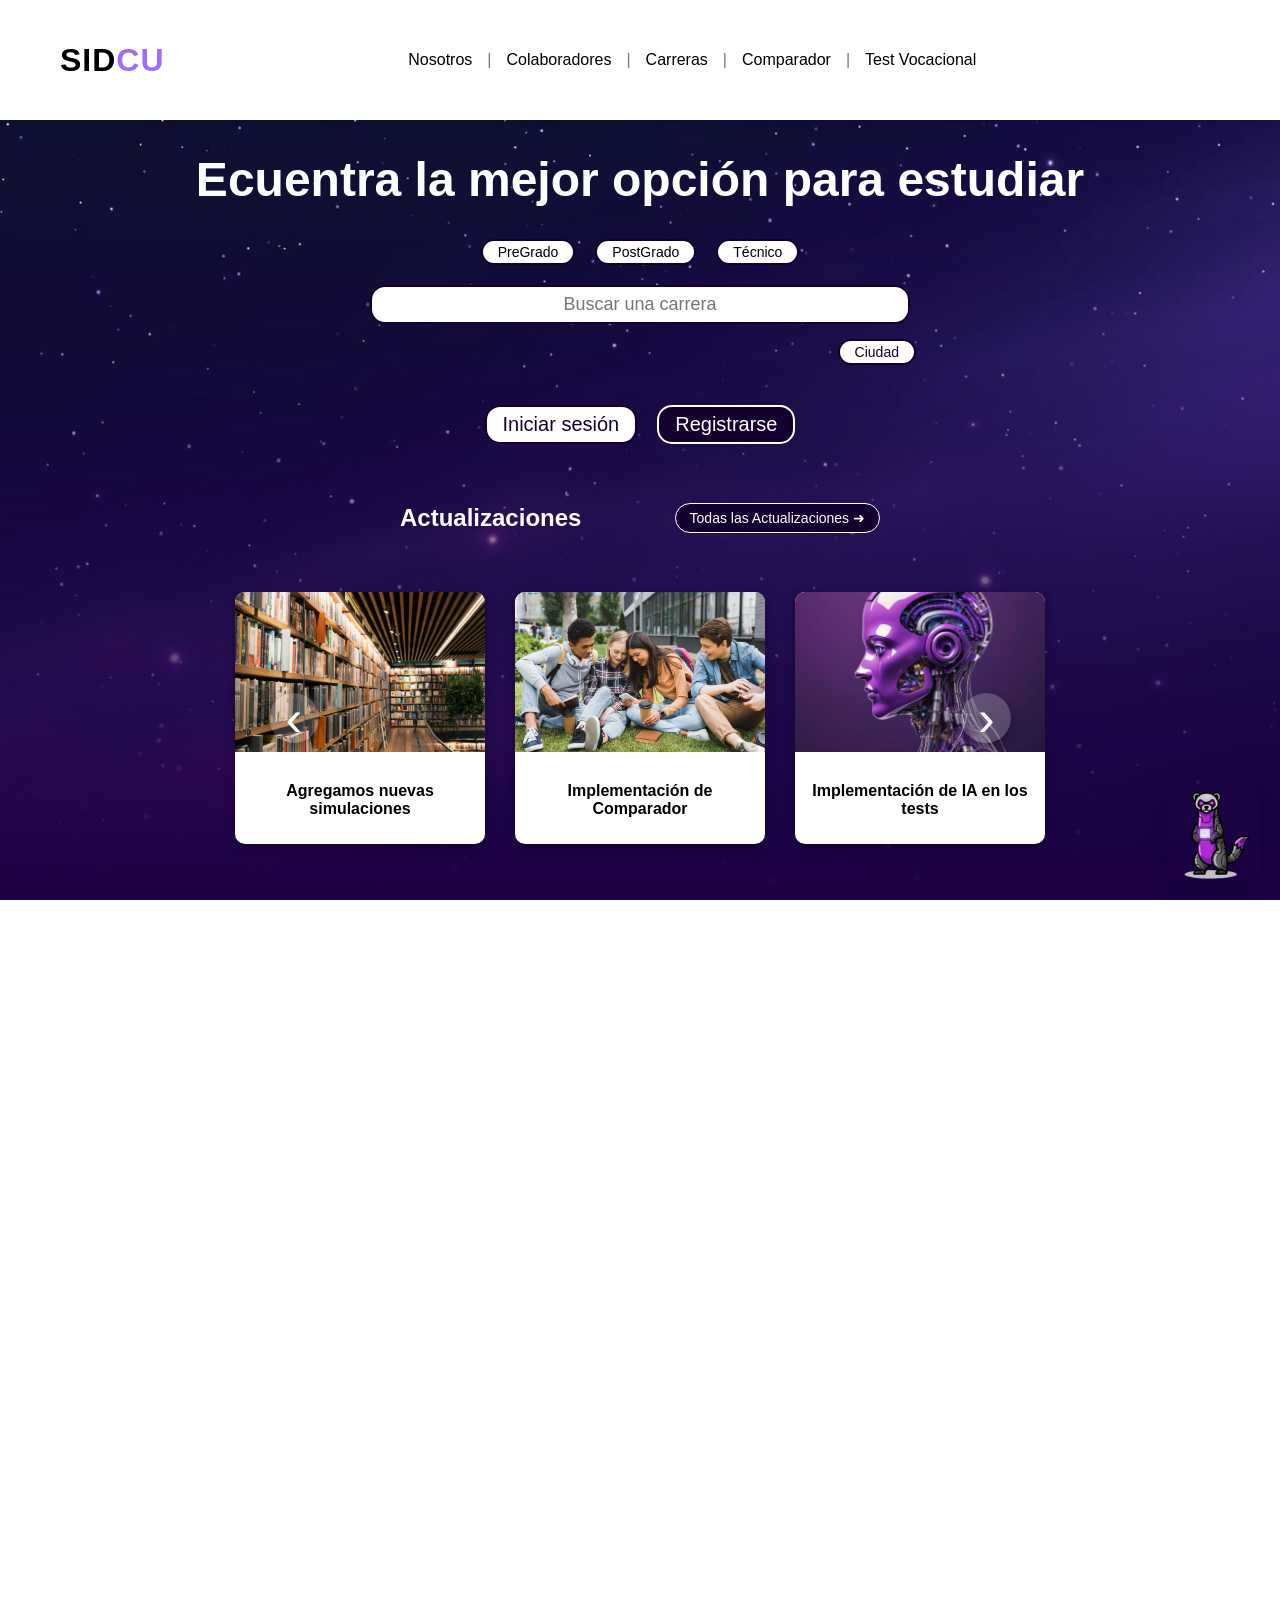
==== sidcu/index.html @ e109aa49 "Primer commit" ====
<!DOCTYPE html>
<html lang="es">
<head>
    <meta charset="UTF-8">
    <meta name="viewport" content="width=device-width, initial-scale=1.0">
    <title>SIDCU — Simulador de Carreras Universitarias</title>
    <link rel="icon" type="image/png" href="images/mascota.png">
    <link rel="stylesheet" href="./css/style.css">
    <link rel="stylesheet" href="./css/footer.css">
    <link rel="stylesheet" href="./css/header.css">
    <link rel="stylesheet" href="./css/mascota.css">
    <link rel="stylesheet" href="./css/main.css">
</head>
<body>
    <!-- HEADER -->
    <header>
        <nav class="navbar">
            <h1 class="logo">
                <a href="./index.html" class="linksidcu"><span class="bold">SID</span><span class="purple">CU</span></a>
            </h1>
            <ul class="nav-links">
                <li><a href="./nosotros.html">Nosotros</a></li>
                <li><a href="./colaboradores.html">Colaboradores</a></li>
                <li><a href="./carreras.html">Carreras</a></li>
                <li><a href="./comparador.html">Comparador</a></li>
                <li><a href="./test.html">Test Vocacional</a></li>
            </ul>
        </nav>
    </header>


    <!-- Main -->
    <main>
        <h1>Ecuentra la mejor opción para estudiar</h1>
        <div class="botones">
            <button>PreGrado</button>
            <button>PostGrado</button>
            <button>Técnico</button>
        </div>
        <div class="buscador">
            <input type="text" placeholder="Buscar una carrera">
            <button class="ciudad">Ciudad</button>    
        </div>
        <div class="registro">
            <button class="iniciarsesion">Iniciar sesión</button>
            <button class="registrarse">Registrarse</button>
        </div>
        <section class="actualizaciones">
            <div class="actualizacionestitulo">
                <h2>Actualizaciones</h2>
                <button class="vertodasboton">Todas las Actualizaciones ➜</button>
            </div>
            <div class="actualizacionesarrow">
                <div class="arrow arrow-left">‹</div>
                  <div id="actualizacionescontenedor" class="actualizacionescontenedor"></div>
                    <script src="./js/carrusel.js"></script>                                 
                <div class="arrow arrow-right">›</div>
                
            </div>
        </section>
        <section class="info">
            <div class="info-box">
              <h2>¿Quiénes somos?</h2>
              <p>
                En SIDCU (Simulador de Carreras Universitarias) somos un equipo comprometido con el futuro académico de los jóvenes.
                Nuestra misión es ayudar a los estudiantes de secundaria a descubrir su vocación mediante una experiencia interactiva,
                moderna y personalizada. <a href="./nosotros.html">Leer más.</a>
              </p>
            </div>

            <div class="divider"></div>
            <div class="info-box">
              <h2>¿Qué ofrecemos?</h2>
              <p>
                Explorar diferentes carreras universitarias y conocer sus características principales.  
                Realizar tests de autoestima y habilidades, para descubrir qué programas se ajustan mejor a tus intereses.  
                Simular la experiencia universitaria. <a href="./nosotros.html">Leer más.</a>
              </p>
            </div>
        
            <div class="divider"></div>
        
            <div class="info-box">
              <h2>Mejores Oportunidades</h2>
              <p>
                Nuevas universidades aliadas que ofrecen programas innovadores.  
                Promociones académicas y becas exclusivas.  
                Noticias y actualizaciones sobre carreras emergentes y tendencias laborales. <a href="./nosotros.html">Leer más.</a>
              </p>
            </div>
        </section>


        <section class="suscripcion">
          <h3>Sé el primero en enterarte</h3>
          <p>
            ¿Deseas que te informemos por correo sobre oportunidades de carreras o universidades que guardaste en la búsqueda?
          </p>
        
          <div class="suscripcion-form">
            <input type="email" placeholder="Correo Electrónico">
            <button class="suscribirse">Suscribirse</button>
          </div>
        </section>

    </main>


    <!-- Mascota -->
<div class="mascota-con-chat" aria-hidden="false">
    <img src="./img/mascota.png" alt="Mascota SIDCU" class="mascota" id="mascotaBtn" />

    <div class="chat-box" id="chatBox" role="dialog" aria-label="Chat de la mascota" aria-hidden="true" tabindex="-1">
      <header class="chat-header">
        <div class="chat-title">
          <img src="./img/mascota.png" alt="" class="chat-avatar" aria-hidden="true" />
          <span>SIDCU</span>
        </div>
        <div class="chat-controls">
          <button class="chat-minimize" id="minimizeChat" title="Cerrar chat" aria-label="Cerrar chat">✕</button>
        </div>
      </header>

      <div class="chat-messages" id="chatMessages" aria-live="polite"></div>

      <form class="chat-input-area" id="chatForm" action="#" onsubmit="return false;">
        <input type="text" id="chatInput" class="chat-input" placeholder="Escribe un mensaje..." aria-label="Escribe un mensaje" autocomplete="off" />
        <button type="submit" id="sendBtn" class="chat-send" aria-label="Enviar mensaje">Enviar</button>
      </form>
    </div>
  </div>
    
    <!-- Footer -->
    <footer class="footer">
      <div class="footer-container">
            <p>&copy; SIDCU - Simulador De Carreras Universitarias</p>
            <div class="footer-links">
              <a href="#">Política de privacidad</a>
              <span>|</span>
              <a href="#">Términos de uso</a>
              <span>|</span>
              <a href="#">Contacto</a>
            </div>
          </div>
        </footer>
      <script src="./js/mascota.js" defer></script>
</body>
</html>
---- sidcu/css/style.css ----
html, body {

    margin: 0;
    padding: 0;
    width: 100%;
    font-family: 'cocomat pro', sans-serif;
    color: white;
    position: relative;
    overflow-x: hidden;
}


body {
    min-height: 100vh; 
    margin: 0;
    background-image:
        linear-gradient(to top, rgba(27, 0, 66, 1), rgba(255, 255, 255, 0) 90%),
        url('../img/fondogalaxia.jpg');
    background-size: cover;
    background-position: center;
    background-repeat: no-repeat;
    background-attachment: fixed; 
}
---- sidcu/css/footer.css ----
.footer {
  background: rgba(255, 255, 255, 0.1); 
  backdrop-filter: blur(10px); 
  color: white;
  text-align: center;
  padding: 25px 0;
  font-size: 14px;
  width: 100%;
  border-top: 1px solid rgba(255, 255, 255, 0.2);
  box-sizing: border-box;
}

.footer-container {
  max-width: 900px;
  margin: 0 auto;
}

.footer-links {
  margin-top: 8px;
}

.footer-links a {
  color: #c7a2ff; 
  text-decoration: none;
  margin: 0 8px;
  transition: color 0.3s ease;
}

.footer-links a:hover {
  color: #fff;
}

.footer-links span {
  color: rgba(255, 255, 255, 0.4);
}
main {
  flex: 1;
}
html, body {
  height: 100%; 
  margin: 0;
  padding: 0;
}

body {
  display: flex;
  flex-direction: column; 
  min-height: 100vh; 
}
---- sidcu/css/header.css ----
header {
    background: white; 
    top: 0;
    width: 100%;
    z-index: 1000;
    box-shadow: 0 2px 8px rgba(0,0,0,0.1);
}

.navbar {
    display: flex;
    justify-content: space-between;
    align-items: center;
    padding: 15px 60px;
}

.logo {
    font-size: 32px;
    font-weight: 700;
    letter-spacing: 1px;
}

.logo .bold {
    color: rgb(0, 0, 0);
}

.logo .purple {
    color: #a56af7; 
}


.nav-links {
    list-style: none;
    display: flex;
    justify-content: center;
    flex: 1;
    gap: 15px;
    margin: 0;
    padding: 0;
}

.nav-links li {
    position: relative;
    display: flex;
    align-items: center;
}


.nav-links li:not(:last-child)::after {
    content: "|";
    color: #777;
    margin-left: 15px;
    font-weight: 300;
}


.nav-links a {
    text-decoration: none;
    color: black;
    font-weight: 500;
    font-size: 16px;
    transition: color 0.3s ease;
}

.nav-links a:hover {
    color: #a56af7;
}
.linksidcu {
    text-decoration: none;
}
---- sidcu/css/mascota.css ----
.mascota-con-chat {
  position: fixed;
  right: 20px;
  bottom: 20px;
  z-index: 1300;
  display: flex;
  flex-direction: column-reverse; 
  align-items: flex-end;
  gap: 10px;
  pointer-events: none; 
}

.mascota {
  pointer-events: auto;
  cursor: pointer;
  width: 92px;
  height: auto;
  border-radius: 12px;
  box-shadow: 0 8px 20px rgba(0,0,0,0.18);
  background: #fff;
  transition: transform 120ms ease;
  background: transparent;
}

.mascota:focus,
.mascota:hover {
  transform: translateY(-4px);
  outline: none;
}

.chat-box {
  pointer-events: auto;
  width: 320px;
  max-width: calc(100vw - 40px);
  height: 420px;
  max-height: 75vh;
  background: #ffffff;
  border-radius: 14px;
  box-shadow: 0 12px 30px rgba(0,0,0,0.25);
  overflow: hidden;
  display: flex;
  flex-direction: column;
  visibility: hidden;
  opacity: 0;
  transform: translateY(12px) scale(0.99);
  transition: opacity 200ms ease, transform 200ms ease, visibility 0s linear 200ms;
  border: 1px solid rgba(0,0,0,0.06);
}


.chat-box.show {
  visibility: visible;
  opacity: 1;
  transform: translateY(0) scale(1);
  transition-delay: 0s;
}

.chat-header {
  display: flex;
  align-items: center;
  justify-content: space-between;
  padding: 10px 12px;
  background: linear-gradient(90deg, #6a2fb6, #9b5cf6);
  color: #fff;
}

.chat-title {
  display: flex;
  gap: 8px;
  align-items: center;
  font-weight: 600;
}

.chat-avatar {
  width: 36px;
  height: 36px;
  border-radius: 50%;
  object-fit: cover;
  box-shadow: 0 2px 6px rgba(0,0,0,0.12);
}

.chat-controls button {
  background: transparent;
  border: none;
  color: #fff;
  font-size: 18px;
  cursor: pointer;
  padding: 6px;
  border-radius: 6px;
  margin-right: 25px;
}

.chat-controls button:focus {
  outline: 2px solid rgba(255,255,255,0.3);
}


.chat-messages {
  padding: 12px;
  flex: 1 1 auto;
  overflow-y: auto;
  background: linear-gradient(180deg, #f8f8ff 0%, #ffffff 100%);
  display: flex;
  flex-direction: column;
  gap: 10px;
}


.msg {
  max-width: 82%;
  padding: 8px 12px;
  border-radius: 12px;
  font-size: 0.95rem;
  line-height: 1.2;
  word-break: break-word;
}


.msg.user {
  align-self: flex-end;
  background: linear-gradient(90deg,#6a2fb6,#9b5cf6);
  color: #fff;
  border-bottom-right-radius: 6px;
}


.msg.bot {
  align-self: flex-start;
  background: #f1f3f8;
  color: #111;
  border-bottom-left-radius: 6px;
}

.chat-input-area {
  display: flex;
  gap: 8px;
  padding: 10px;
  border-top: 1px solid rgba(0,0,0,0.06);
  align-items: center;
  background: #fff;
}

.chat-input {
  flex: 1 1 auto;
  padding: 10px 12px;
  border-radius: 10px;
  border: 1px solid rgba(0,0,0,0.08);
  font-size: 0.95rem;
  outline: none;
}

.chat-input:focus {
  box-shadow: 0 6px 14px rgba(105,61,255,0.08);
  border-color: rgba(105,61,255,0.24);
}

.chat-send {
  background: #6a2fb6;
  color: #fff;
  border: none;
  padding: 9px 12px;
  border-radius: 10px;
  cursor: pointer;
  font-weight: 600;
}
---- sidcu/css/main.css ----
h1 {
    font-size: 48px;
    text-align: center;
}
button {
    background-color: #ffffff;
    color: rgb(0, 0, 0);
    border: 2px solid #13002e;
    padding: 3px 15px;
    border-radius: 15px;
    cursor: pointer;
    font-size: 14px;
    display: flex;
    justify-content: center;
  }
button:hover {
    background-color: #dfbaff;
}
.botones {
    display: flex;
    gap: 20px;
    justify-content: center;
    color: #13002e;
}
input {
    text-align: center;
    padding: 7px 12px;
    border-radius: 15px;
    border: 2px solid #13002e;
    font-size: 18px;
    width: 40%;
    display: flex;
    align-items: center;
    justify-content: center;
}
.buscador {
    margin-top: 20px;
    margin-bottom: 40px;
    display: flex;
    flex-direction: column;
    align-items: center;
    justify-content: center;
    gap: 15px;
}
.ciudad {
    margin-left: 37%;
    color: #13002e;
}
.ciudad:hover {
  background-color: #dfbaff;
}
.registro {
    display: flex;
    gap: 20px;
    justify-content: center; 
}
.iniciarsesion {
    padding: 6px 16px;
    font-size: 20px;
    border: 2px solid #13002e;
    color: #13002e;
}
.registrarse {
    padding: 6px 16px;
    font-size: 20px;
    background-color: #13002e;
    color: white;
    border: 2px solid white;
}
.registrarse:hover {
    background-color: #2e0057;
}
.actualizaciones {
    padding: 40px 60px;
    text-align: center;
    color: white;
}
.actualizacionestitulo {
    display: flex;
    justify-content: space-between;
    align-items: center;
    margin-bottom: 30px;
}
.actualizaciones h2 {
    font-size: 24px;
    margin-bottom: 20px;
    font-weight: 700;
    text-align: left;
    margin-left: 340px;    

}
.vertodasboton {
    background-color: #13002e;
    border: 1px solid white;
    color: white;
    padding: 6px 14px;
    margin-right: 340px;
    border-radius: 15px;
    font-size: 14px;
}
.vertodasboton:hover {
    background-color: #2e0057;
}

.actualizacionescontenedor {
    display: flex;
    justify-content: center;
    gap: 30px;
    flex-wrap: wrap;
}

.actualizacion {
    background-color: #fff;
    color: #000;
    border-radius: 10px;
    width: 250px;
    overflow: hidden;
    box-shadow: 0 4px 10px rgba(0,0,0,0.3);
    transition: transform 0.3s ease, box-shadow 0.3s ease;
}

.actualizacion img {
    width: 100%;
    height: 160px;
    object-fit: cover;
}

.actualizacion p {
    font-weight: 600;
    padding: 10px;
}

.actualizacion:hover {
    transform: translateY(-5px);
  box-shadow: 0 4px 24px 3px #d3c4e6;
}

.actualizacionesarrow {
  position: relative;
  display: flex;
  align-items: center;
  justify-content: center;
  padding: 10px 40px;
}


.actualizacionescontenedor {
  display: flex;
  justify-content: center;
  gap: 30px;
  flex-wrap: wrap;
}


.arrow {
  position: absolute;
  top: 50%;
  transform: translateY(-50%);
  font-size: 50px;
  text-align: center;
  color: white;
  background-color: rgba(255, 255, 255, 0.2);
  width: 50px;
  height: 50px;
  border-radius: 50%;
  display: flex;
  align-items: center;
  justify-content: center;
  cursor: default; 
  box-shadow: 0 4px 10px rgba(0,0,0,0.3);
}

.arrow-left {
  left: 18%;
}

.arrow-right {
  right: 18%;
}


.arrow:hover {
  background-color: rgba(255, 255, 255, 0.4);
}
.info {
  display: flex;
  justify-content: center;
  align-items: flex-start;
  gap: 40px;
  padding: 60px 80px;
  color: white;
  text-align: left;
  background: transparent;
}

.info-box {
  flex: 1;
  max-width: 300px;
}

.info-box h2 {
  font-size: 28px;
  font-weight: 700;
  margin-bottom: 15px;
}

.info-box p {
  font-size: 16px;
  line-height: 1.6;
}

.info-box a {
  color: white;
  font-weight: 600;
  text-decoration: underline;
}

.divider {
  width: 2px;
  background: rgba(255, 255, 255, 0.7);
  height: 200px;
  align-self: center;
}

/* ===== SECCIÓN SUSCRIPCIÓN ===== */
.suscripcion {
  text-align: center;
  color: white;
  padding: 50px 20px 70px;
  border-top: 1px solid rgba(255, 255, 255, 0.2);
}

.suscripcion h3 {
  font-size: 24px;
  font-weight: 700;
  margin-bottom: 15px;
}

.suscripcion p {
  max-width: 700px;
  margin: 0 auto 25px;
  font-size: 16px;
  line-height: 1.5;
}

.suscripcion-form {
  display: flex;
  justify-content: center;
  align-items: center;
  gap: 15px;
}

.suscripcion-form input {
  padding: 12px 20px;
  border-radius: 25px;
  border: none;
  outline: none;
  font-size: 16px;
  width: 300px;
  color: #000;
  text-align: center;
}

.suscribirse {
  background-color: #13002e;
  color: white;
  border: 2px solid white;
  padding: 10px 25px;
  border-radius: 25px;
  cursor: pointer;
  font-size: 16px;
  font-weight: 600;
}

.suscribirse:hover {
  background-color: #2e0057;
}
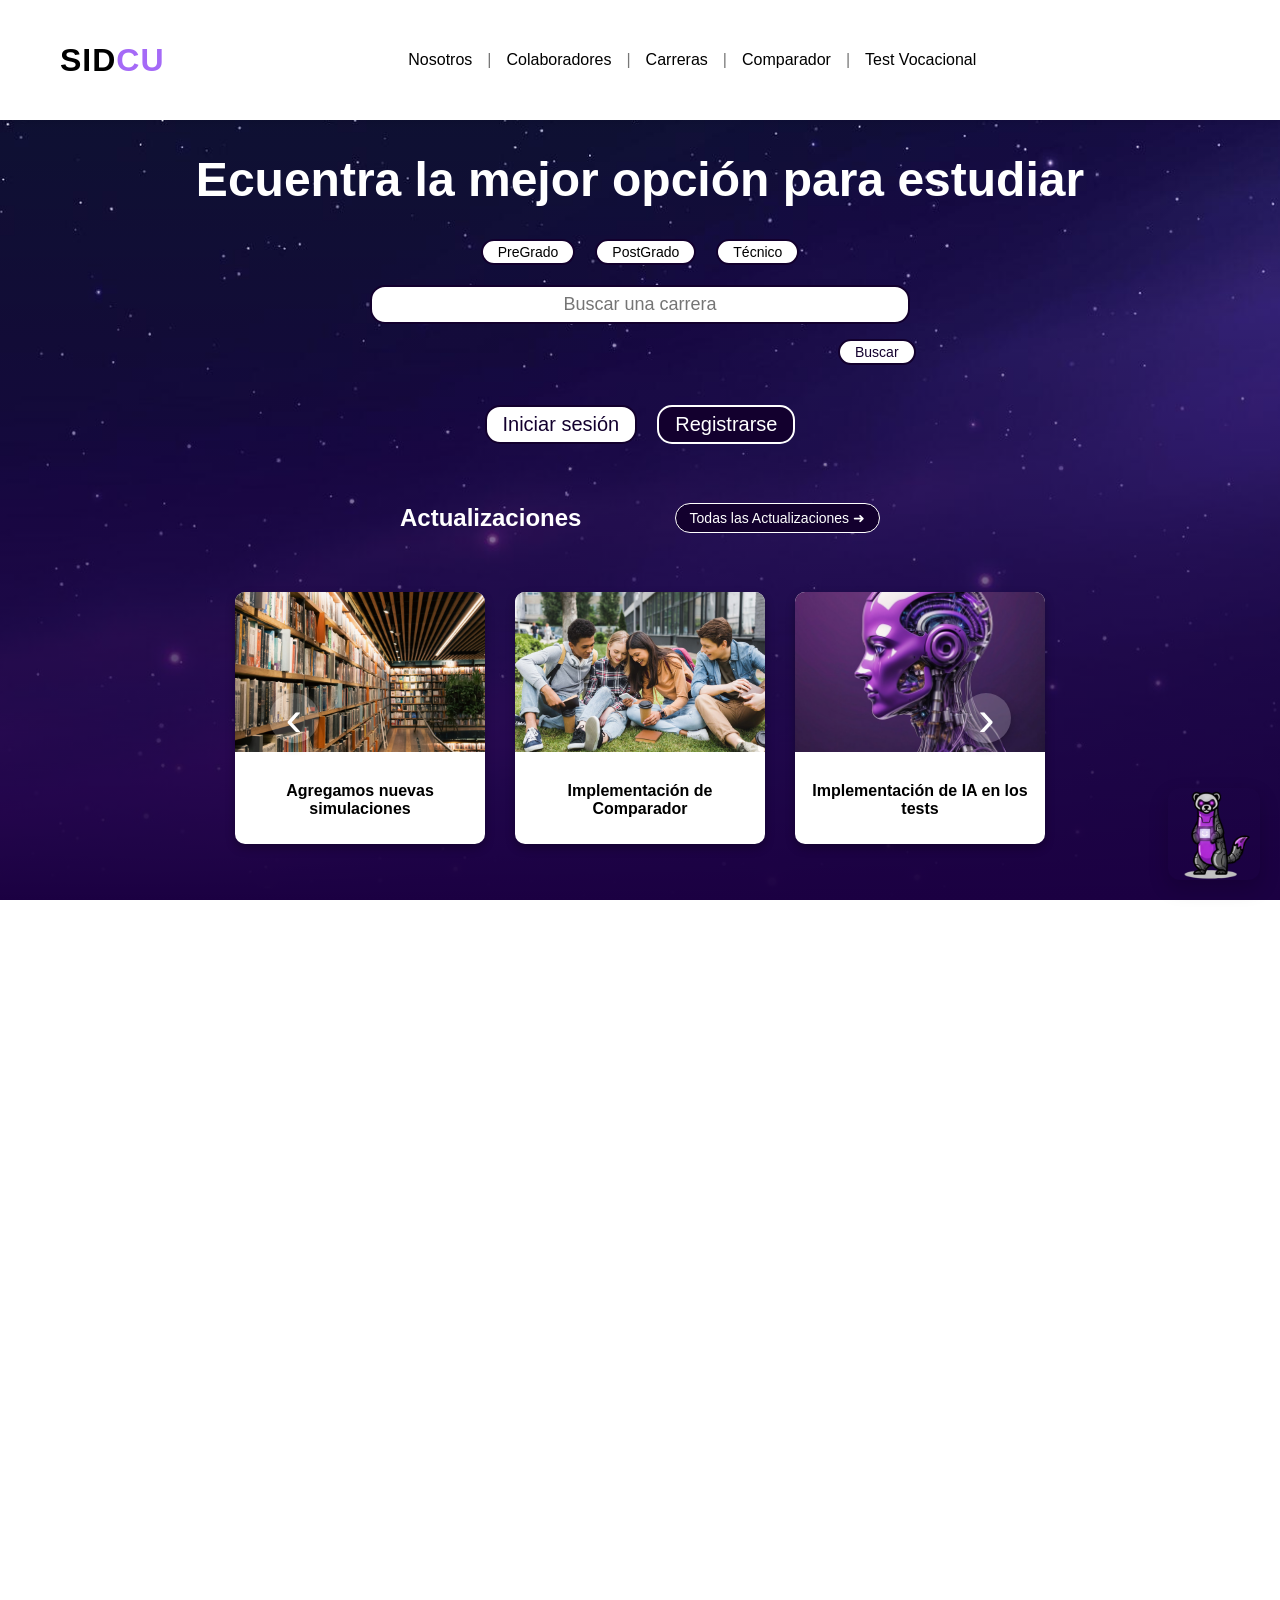
==== commit ac134e41: "SIDCU avance jueves" ====
--- a/sidcu/index.html
+++ b/sidcu/index.html
@@ -28,7 +28,6 @@
         </nav>
     </header>
 
-
     <!-- Main -->
     <main>
         <h1>Ecuentra la mejor opción para estudiar</h1>
@@ -39,7 +38,7 @@
         </div>
         <div class="buscador">
             <input type="text" placeholder="Buscar una carrera">
-            <button class="ciudad">Ciudad</button>    
+            <button class="buscar">Buscar</button>    
         </div>
         <div class="registro">
             <button class="iniciarsesion">Iniciar sesión</button>
--- a/sidcu/css/main.css
+++ b/sidcu/css/main.css
@@ -42,11 +42,12 @@
     justify-content: center;
     gap: 15px;
 }
-.ciudad {
+.buscar {
     margin-left: 37%;
     color: #13002e;
-}
-.ciudad:hover {
+    
+}
+.buscar:hover {
   background-color: #dfbaff;
 }
 .registro {
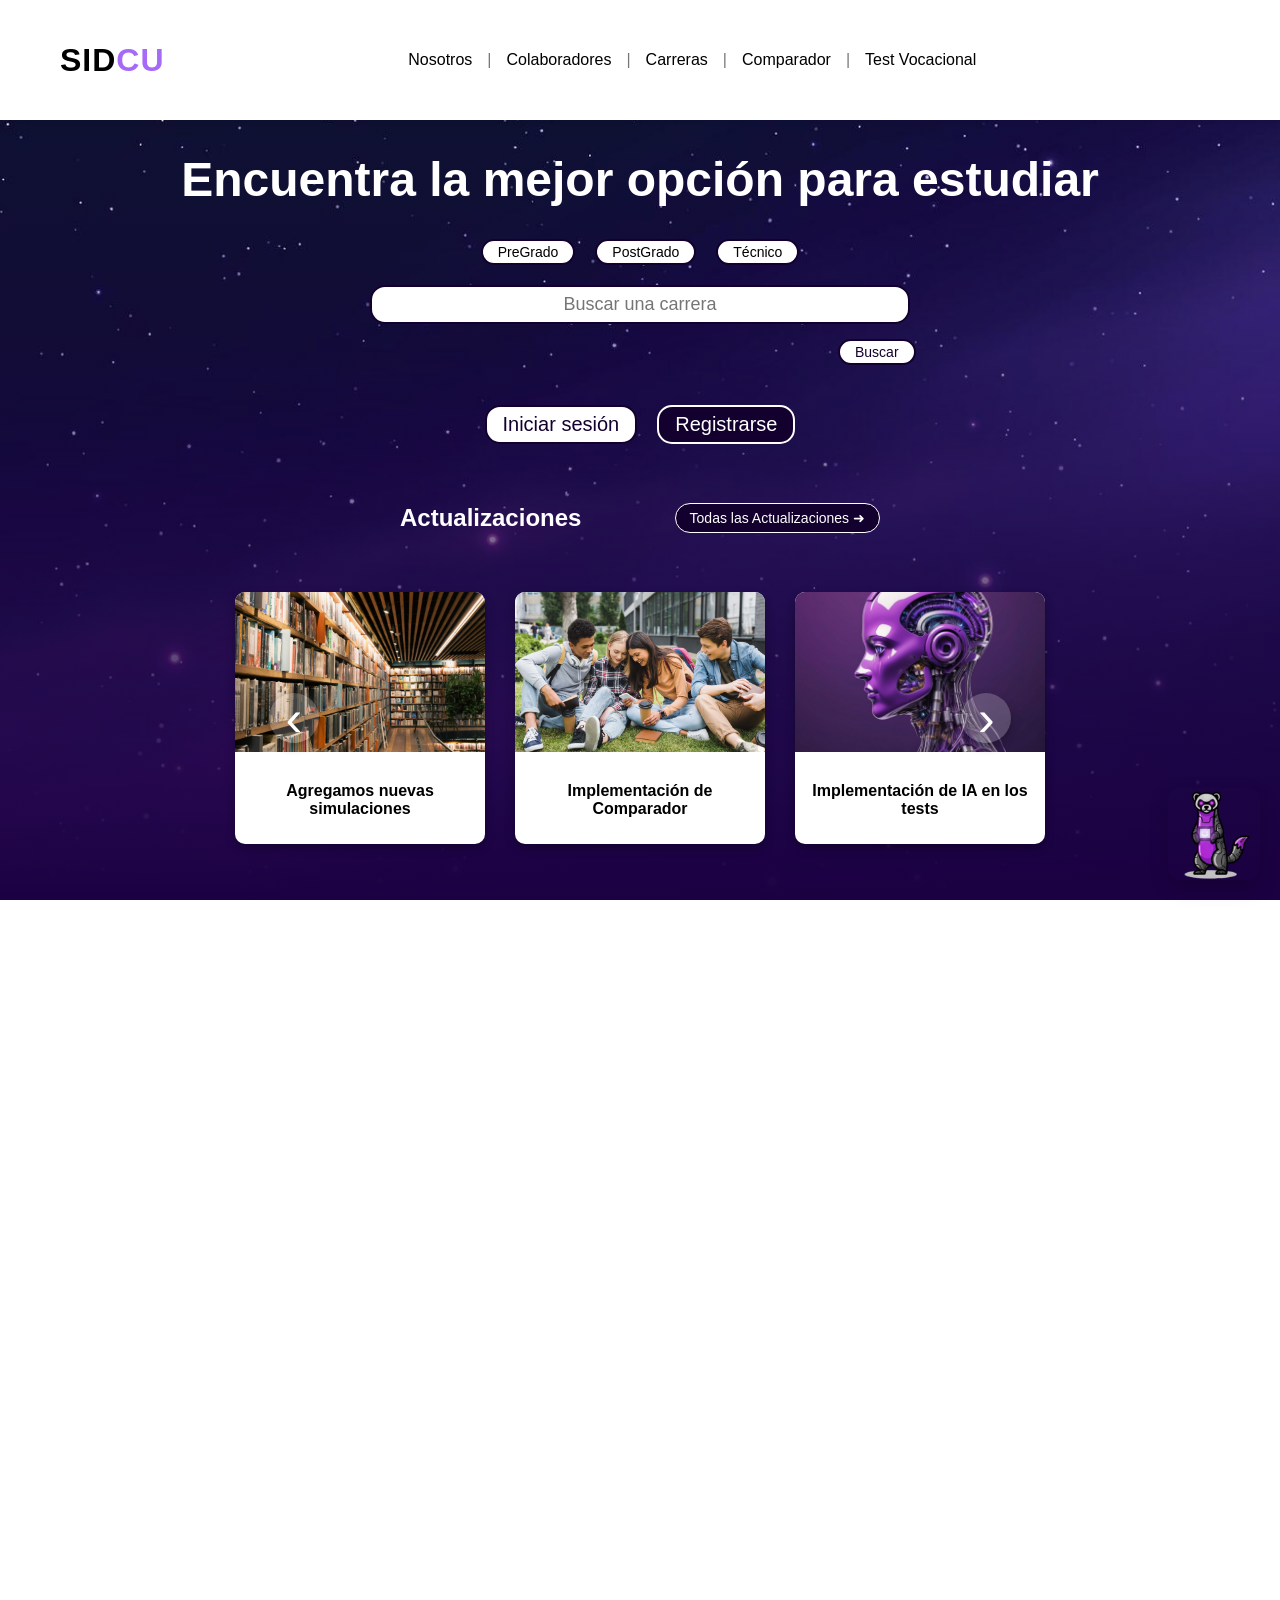
==== commit a2c53466: "Sidcu terminado smt2" ====
--- a/sidcu/index.html
+++ b/sidcu/index.html
@@ -30,7 +30,7 @@
 
     <!-- Main -->
     <main>
-        <h1>Ecuentra la mejor opción para estudiar</h1>
+        <h1 id="tituloPrincipal">Encuentra la mejor opción para estudiar</h1>
         <div class="botones">
             <button>PreGrado</button>
             <button>PostGrado</button>
@@ -142,7 +142,7 @@
             </div>
           </div>
         </footer>
-      <script src="./js/mascota.js" defer></script>
+      <script src="js/mascota.js" defer></script>
+      <script src="js/index.js"></script>
 </body>
-</html>
-  +</html>
--- a/sidcu/css/header.css
+++ b/sidcu/css/header.css
@@ -64,6 +64,6 @@
 .nav-links a:hover {
     color: #a56af7;
 }
-.linksidcu {
+a {
     text-decoration: none;
 }
